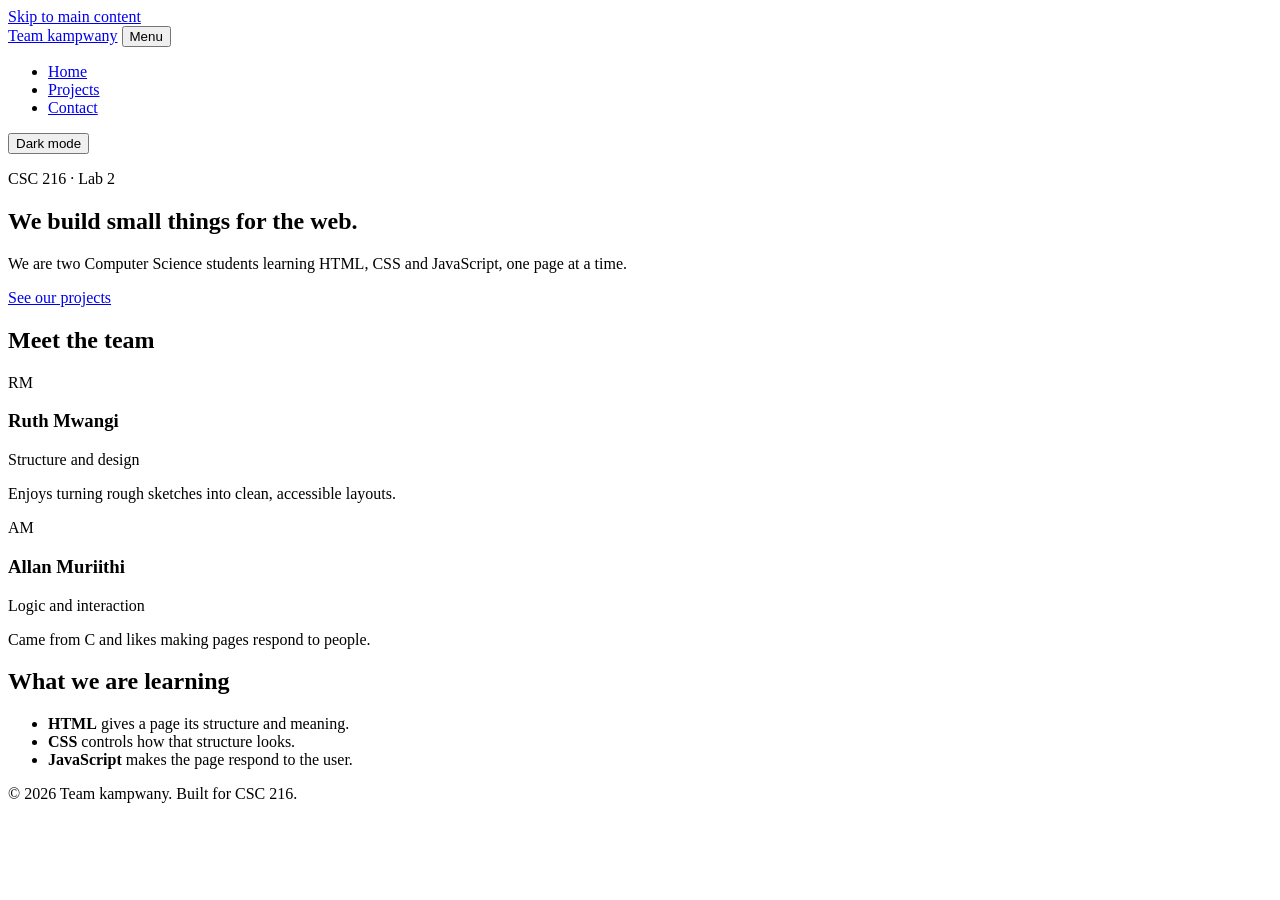
==== index.html @ 2a66dfa2 "ruth" ====
<!DOCTYPE html> 
<html lang="en"> 
<head> 
  <meta charset="UTF-8"> 
  <meta name="viewport" content="width=device-width, initial-scale=1.0"> 
  <meta name="description" content="Team kampwany: a CSC 216 web development pair."> 
  <title>Home | Team kampwany</title> 
  <link rel="stylesheet" href="css/styles.css"> 
  <script src="js/script.js" defer></script> 
</head> 
<body> 
  <a class="skip-link" href="#main">Skip to main content</a> 
 
  <header class="site-header"> 
    <div class="container header-inner"> 
      <a class="logo" href="index.html">Team kampwany</a> 
      <button class="nav-toggle" type="button" aria-expanded="false" aria-controls="site-nav">Menu</button> 
      <nav id="site-nav" class="site-nav" aria-label="Main"> 
        <ul> 
          <li><a href="index.html" aria-current="page">Home</a></li> 
          <li><a href="projects.html">Projects</a></li> 
          <li><a href="contact.html">Contact</a></li> 
        </ul> 
      </nav> 
      <button class="theme-toggle" type="button" aria-pressed="false">Dark mode</button> 
    </div> 
  </header> 
 
  <main id="main"> 
    <section class="hero"> 
      <div class="container"> 
        <p class="eyebrow">CSC 216 · Lab 2</p> 
        <h1>We build small things for the web.</h1> 
        <p class="lead">We are two Computer Science students learning HTML, CSS and JavaScript, one page at a time.</p> 
        <a class="button" href="projects.html">See our projects</a> 
      </div> 
    </section> 
 
    <section class="container section" aria-labelledby="team-heading"> 
      <h2 id="team-heading">Meet the team</h2> 
      <div class="team-grid"> 
        <article class="card"> 
          <div class="avatar" aria-hidden="true">RM</div> 
          <h3>Ruth Mwangi</h3> 
          <p class="role">Structure and design</p> 
          <p>Enjoys turning rough sketches into clean, accessible layouts.</p> 
        </article> 
        <article class="card"> 
          <div class="avatar" aria-hidden="true">AM</div> 
          <h3>Allan Muriithi</h3> 
          <p class="role">Logic and interaction</p> 
          <p>Came from C and likes making pages respond to people.</p> 
        </article> 
      </div> 
    </section> 
 
    <section class="container section" aria-labelledby="learning-heading"> 
      <h2 id="learning-heading">What we are learning</h2> 
      <ul class="skill-list"> 
        <li><strong>HTML</strong> gives a page its structure and meaning.</li> 
        <li><strong>CSS</strong> controls how that structure looks.</li> 
        <li><strong>JavaScript</strong> makes the page respond to the user.</li> 
      </ul> 
    </section> 
  </main> 
 
  <footer class="site-footer"> 
    <div class="container"> 
      <p>© <span id="year">2026</span> Team kampwany. Built for CSC 216.</p> 
    </div> 
  </footer> 
</body> 
</html>
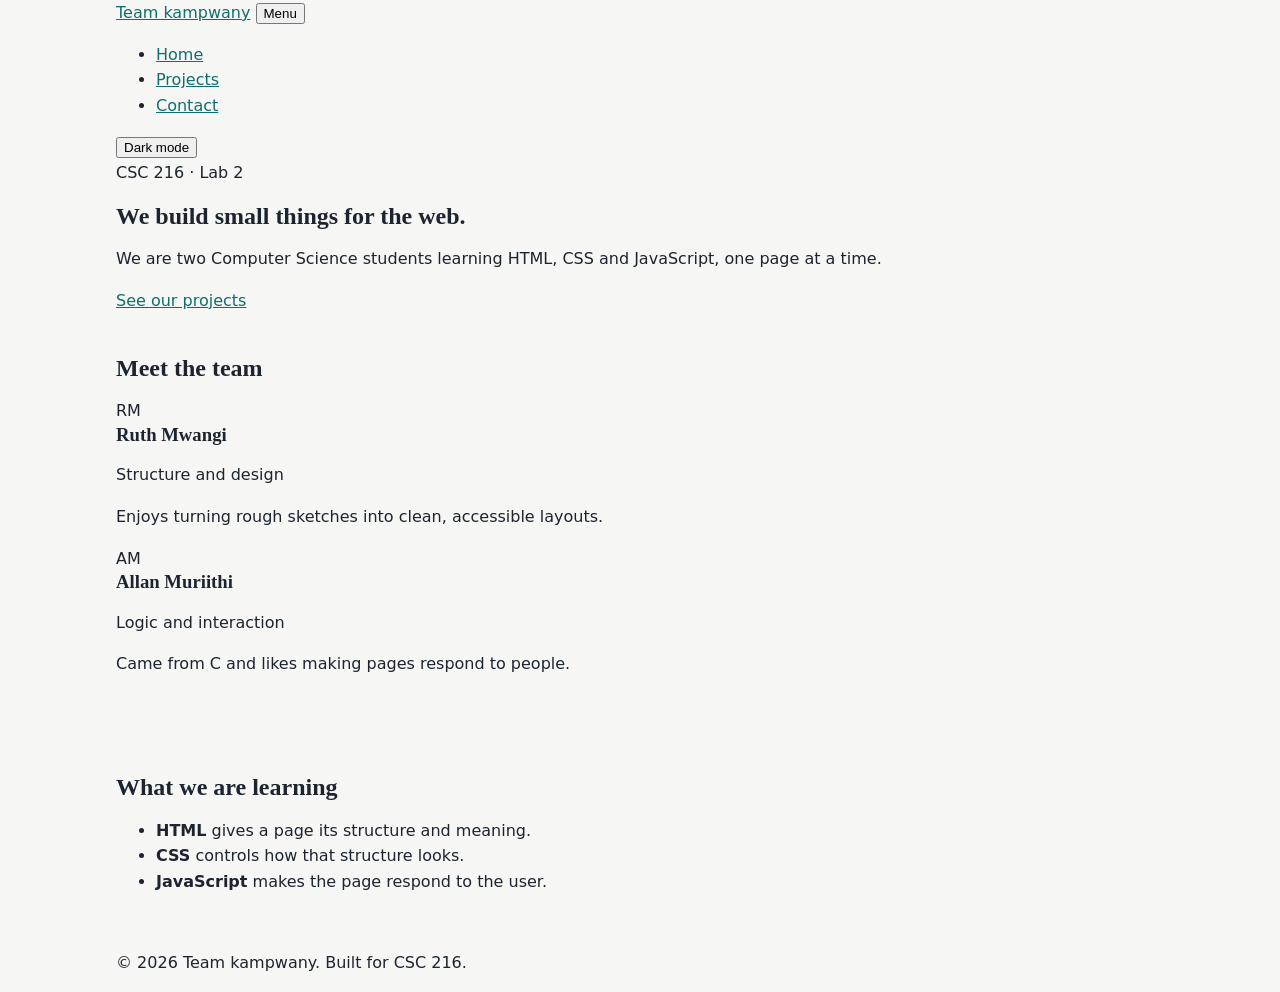
==== commit b1fb4a70: "allan" ====
--- a/index.html
+++ b/index.html
@@ -7,7 +7,7 @@
   <meta name="viewport" content="width=device-width, initial-scale=1.0"> 
   <meta name="description" content="Team kampwany: a CSC 216 web development pair."> 
   <title>Home | Team kampwany</title> 
-  <link rel="stylesheet" href="css/styles.css"> 
+  <link rel="stylesheet" href="styles.css"> 
   <script src="js/script.js" defer></script> 
 </head> 
 <body> 
--- a/styles.css
+++ b/styles.css
@@ -0,0 +1,120 @@
+/* =====================================================
+   Team website stylesheet (CSC 216, Lab 2)
+   One file styles every page on the site.
+   ===================================================== */
+
+/* ---------- 1. Design tokens ---------- */
+:root {
+  --color-bg: #f6f7f4;
+  --color-surface: #ffffff;
+  --color-text: #1c2430;
+  --color-muted: #5a6474;
+  --color-primary: #0f6e6e;
+  --color-primary-dark: #0a5050;
+  --color-on-primary: #ffffff;
+  --color-border: #dde1e6;
+  --color-error: #b3261e;
+  --color-success: #1e7b3a;
+
+  --font-body: system-ui, -apple-system, "Segoe UI", Roboto, Arial, sans-serif;
+  --font-heading: Georgia, "Times New Roman", serif;
+
+  --space-1: 0.5rem;
+  --space-2: 1rem;
+  --space-3: 1.5rem;
+  --space-4: 2.5rem;
+  --space-5: 4rem;
+
+  --radius: 10px;
+  --max-width: 1080px;
+}
+
+body.dark {
+  --color-bg: #11161d;
+  --color-surface: #1a212b;
+  --color-text: #e7ebf0;
+  --color-muted: #a2abb9;
+  --color-primary: #4fc1c1;
+  --color-primary-dark: #83d8d8;
+  --color-on-primary: #0b1f1f;
+  --color-border: #2b3340;
+  --color-error: #ff8a80;
+  --color-success: #7ddc97;
+  color-scheme: dark;
+}
+
+/* ---------- 2. Base and reset ---------- */
+*,
+*::before,
+*::after {
+  box-sizing: border-box;
+}
+
+body {
+  margin: 0;
+  font-family: var(--font-body);
+  font-size: 1rem;
+  line-height: 1.6;
+  color: var(--color-text);
+  background-color: var(--color-bg);
+  transition: background-color 0.3s ease, color 0.3s ease;
+}
+
+h1,
+h2,
+h3 {
+  font-family: var(--font-heading);
+  line-height: 1.2;
+  margin: 0 0 var(--space-2);
+}
+
+p {
+  margin: 0 0 var(--space-2);
+}
+
+a {
+  color: var(--color-primary);
+}
+
+a:hover {
+  color: var(--color-primary-dark);
+}
+
+img {
+  max-width: 100%;
+  display: block;
+}
+
+:focus-visible {
+  outline: 3px solid var(--color-primary);
+  outline-offset: 3px;
+}
+
+/* ---------- 3. Layout helpers ---------- */
+.container {
+  width: 100%;
+  max-width: var(--max-width);
+  margin-inline: auto;
+  padding-inline: var(--space-2);
+}
+
+.section {
+  padding-block: var(--space-4);
+}
+
+.skip-link {
+  position: absolute;
+  top: -4rem;
+  left: var(--space-2);
+  z-index: 100;
+  padding: var(--space-1) var(--space-2);
+  border-radius: var(--radius);
+  background-color: var(--color-primary);
+  color: var(--color-on-primary);
+}
+
+.skip-link:focus {
+  top: var(--space-2);
+}
+
+
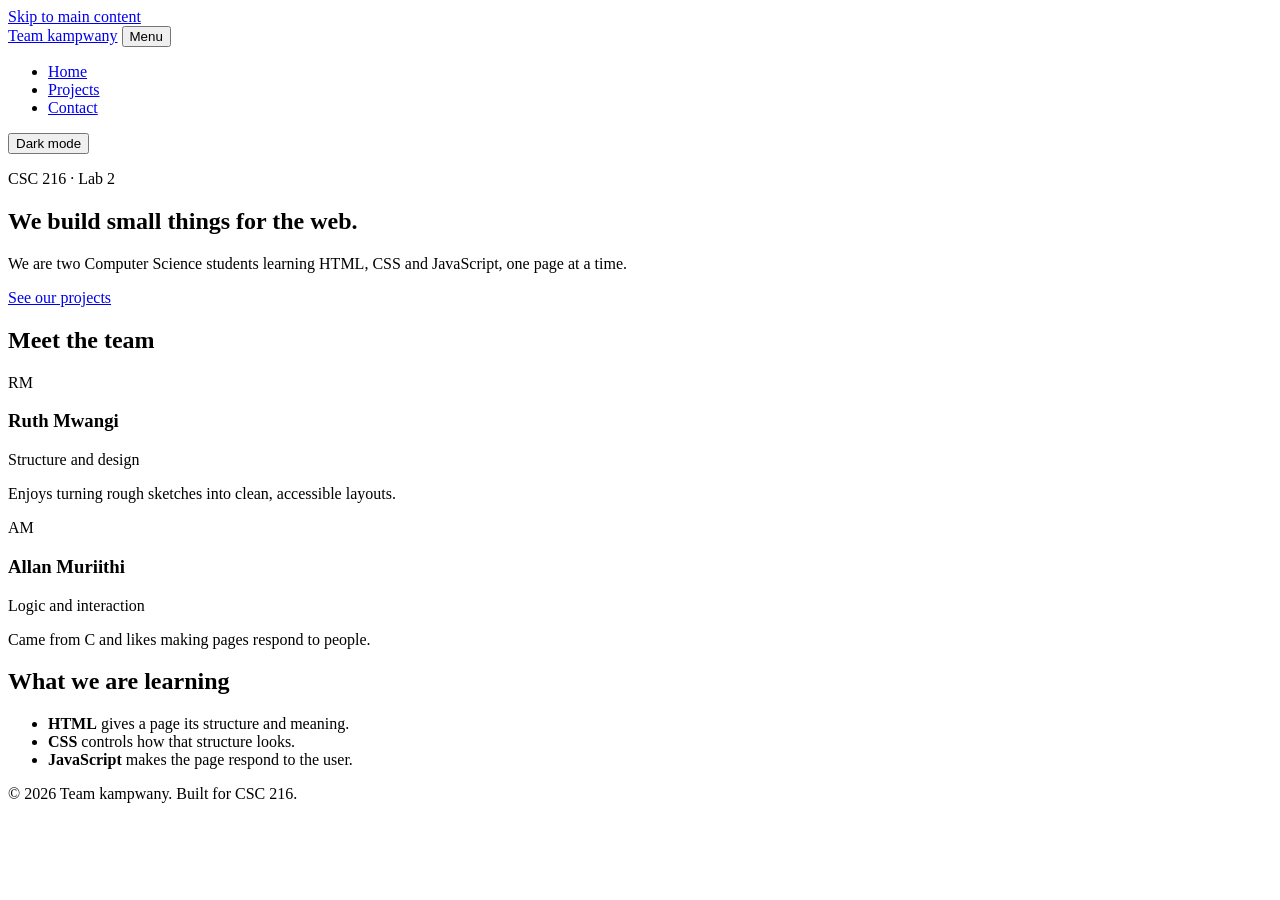
==== commit 57dd4ad5: "ruth" ====
--- a/index.html
+++ b/index.html
@@ -7,7 +7,7 @@
   <meta name="viewport" content="width=device-width, initial-scale=1.0"> 
   <meta name="description" content="Team kampwany: a CSC 216 web development pair."> 
   <title>Home | Team kampwany</title> 
-  <link rel="stylesheet" href="styles.css"> 
+  <link rel="stylesheet" href="css/style.css"> 
   <script src="js/script.js" defer></script> 
 </head> 
 <body> 
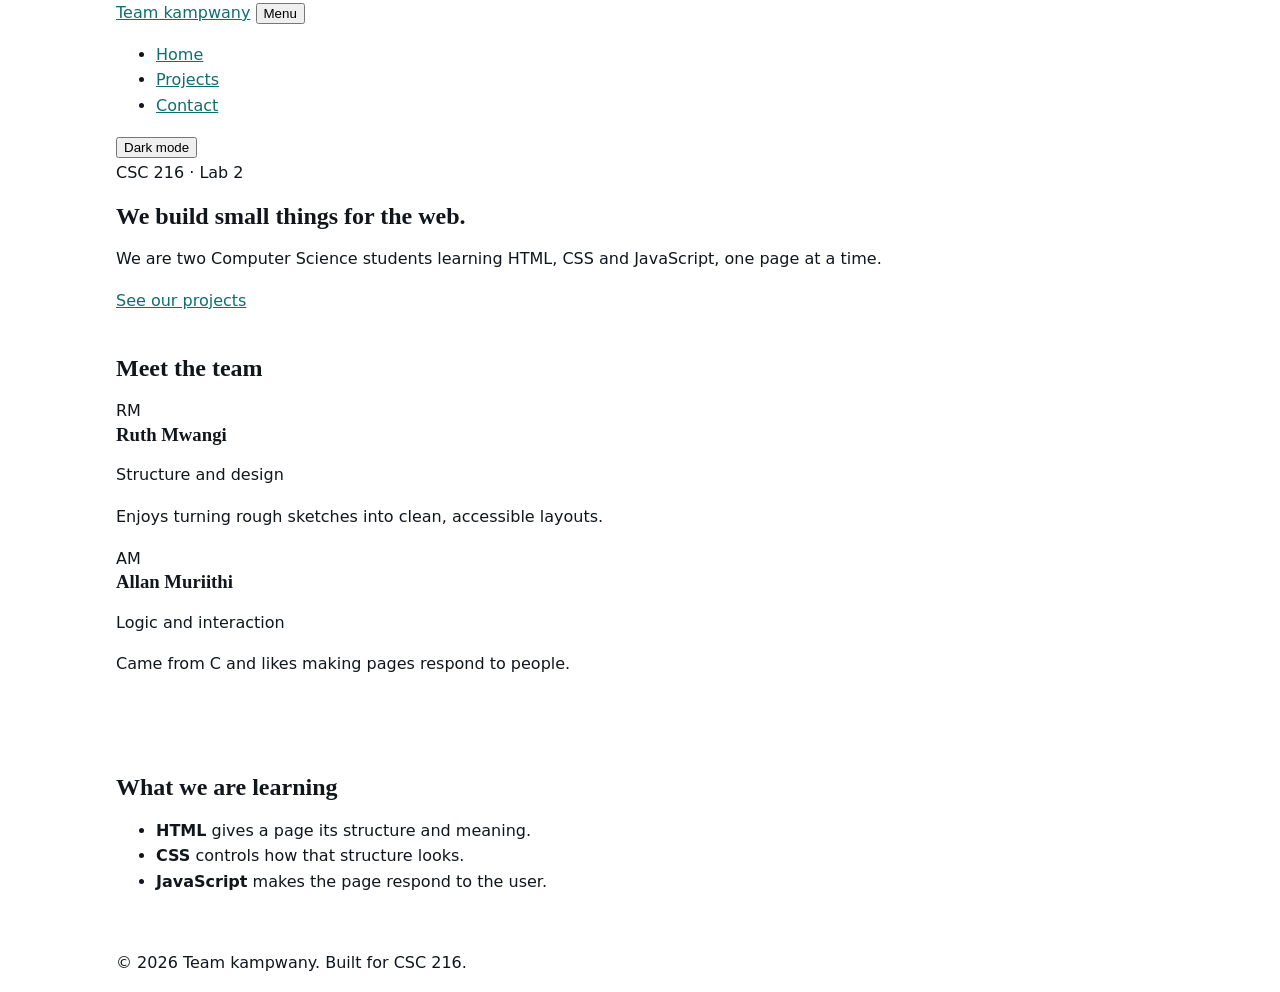
==== commit 794f02f2: "allan" ====
--- a/index.html
+++ b/index.html
@@ -7,7 +7,7 @@
   <meta name="viewport" content="width=device-width, initial-scale=1.0"> 
   <meta name="description" content="Team kampwany: a CSC 216 web development pair."> 
   <title>Home | Team kampwany</title> 
-  <link rel="stylesheet" href="css/style.css"> 
+  <link rel="stylesheet" href="style.css"> 
   <script src="js/script.js" defer></script> 
 </head> 
 <body> 
--- a/style.css
+++ b/style.css
@@ -0,0 +1,136 @@
+/* =====================================================
+   Team website stylesheet (CSC 216, Lab 2)
+   One file styles every page on the site.
+   ===================================================== */
+
+/* ---------- 1. Design tokens ---------- */
+:root {
+  --color-bg: #f6f7f4;
+  --color-surface: #ffffff;
+  --color-text: #1c2430;
+  --color-muted: #5a6474;
+  --color-primary: #0f6e6e;
+  --color-primary-dark: #0a5050;
+  --color-on-primary: #ffffff;
+  --color-border: #dde1e6;
+  --color-error: #b3261e;
+  --color-success: #1e7b3a;
+
+  --font-body: system-ui, -apple-system, "Segoe UI", Roboto, Arial, sans-serif;
+  --font-heading: Georgia, "Times New Roman", serif;
+
+  --space-1: 0.5rem;
+  --space-2: 1rem;
+  --space-3: 1.5rem;
+  --space-4: 2.5rem;
+  --space-5: 4rem;
+
+  --radius: 10px;
+  --max-width: 1080px;
+}
+
+body.dark {
+  --color-bg: #11161d;
+  --color-surface: #1a212b;
+  --color-text: #e7ebf0;
+  --color-muted: #a2abb9;
+  --color-primary: #4fc1c1;
+  --color-primary-dark: #83d8d8;
+  --color-on-primary: #0b1f1f;
+  --color-border: #2b3340;
+  --color-error: #ff8a80;
+  --color-success: #7ddc97;
+  color-scheme: dark;
+}
+
+/* ---------- 2. Base and reset ---------- */
+*,
+*::before,
+*::after {
+  box-sizing: border-box;
+}
+
+body {
+  margin: 0;
+  font-family: var(--font-body);
+  font-size: 1rem;
+  line-height: 1.6;
+  color: var(--color-text);
+  background-color: var(--color-bg);
+  transition: background-color 0.3s ease, color 0.3s ease;
+}
+
+h1,
+h2,
+h3 {
+  font-family: var(--font-heading);
+  line-height: 1.2;
+  margin: 0 0 var(--space-2);
+}
+
+p {
+  margin: 0 0 var(--space-2);
+}
+
+a {
+  color: var(--color-primary);
+}
+
+a:hover {
+  color: var(--color-primary-dark);
+}
+
+img {
+  max-width: 100%;
+  display: block;
+}
+
+:focus-visible {
+  outline: 3px solid var(--color-primary);
+  outline-offset: 3px;
+}
+
+/* ---------- 3. Layout helpers ---------- */
+.container {
+  width: 100%;
+  max-width: var(--max-width);
+  margin-inline: auto;
+  padding-inline: var(--space-2);
+}
+
+.section {
+  padding-block: var(--space-4);
+}
+
+.skip-link {
+  position: absolute;
+  top: -4rem;
+  left: var(--space-2);
+  z-index: 100;
+  padding: var(--space-1) var(--space-2);
+  border-radius: var(--radius);
+  background-color: var(--color-primary);
+  color: var(--color-on-primary);
+}
+
+.skip-link:focus {
+  top: var(--space-2);
+}
+
+body {
+  background: white;
+  color: #11161d;
+  font-family: var(--font-body);
+  margin: 0;
+}
+
+body.dark {
+  background: var(--color-bg);
+  color: var(--color-text);
+}
+
+a {
+  color: var(--color-primary);
+}
+
+
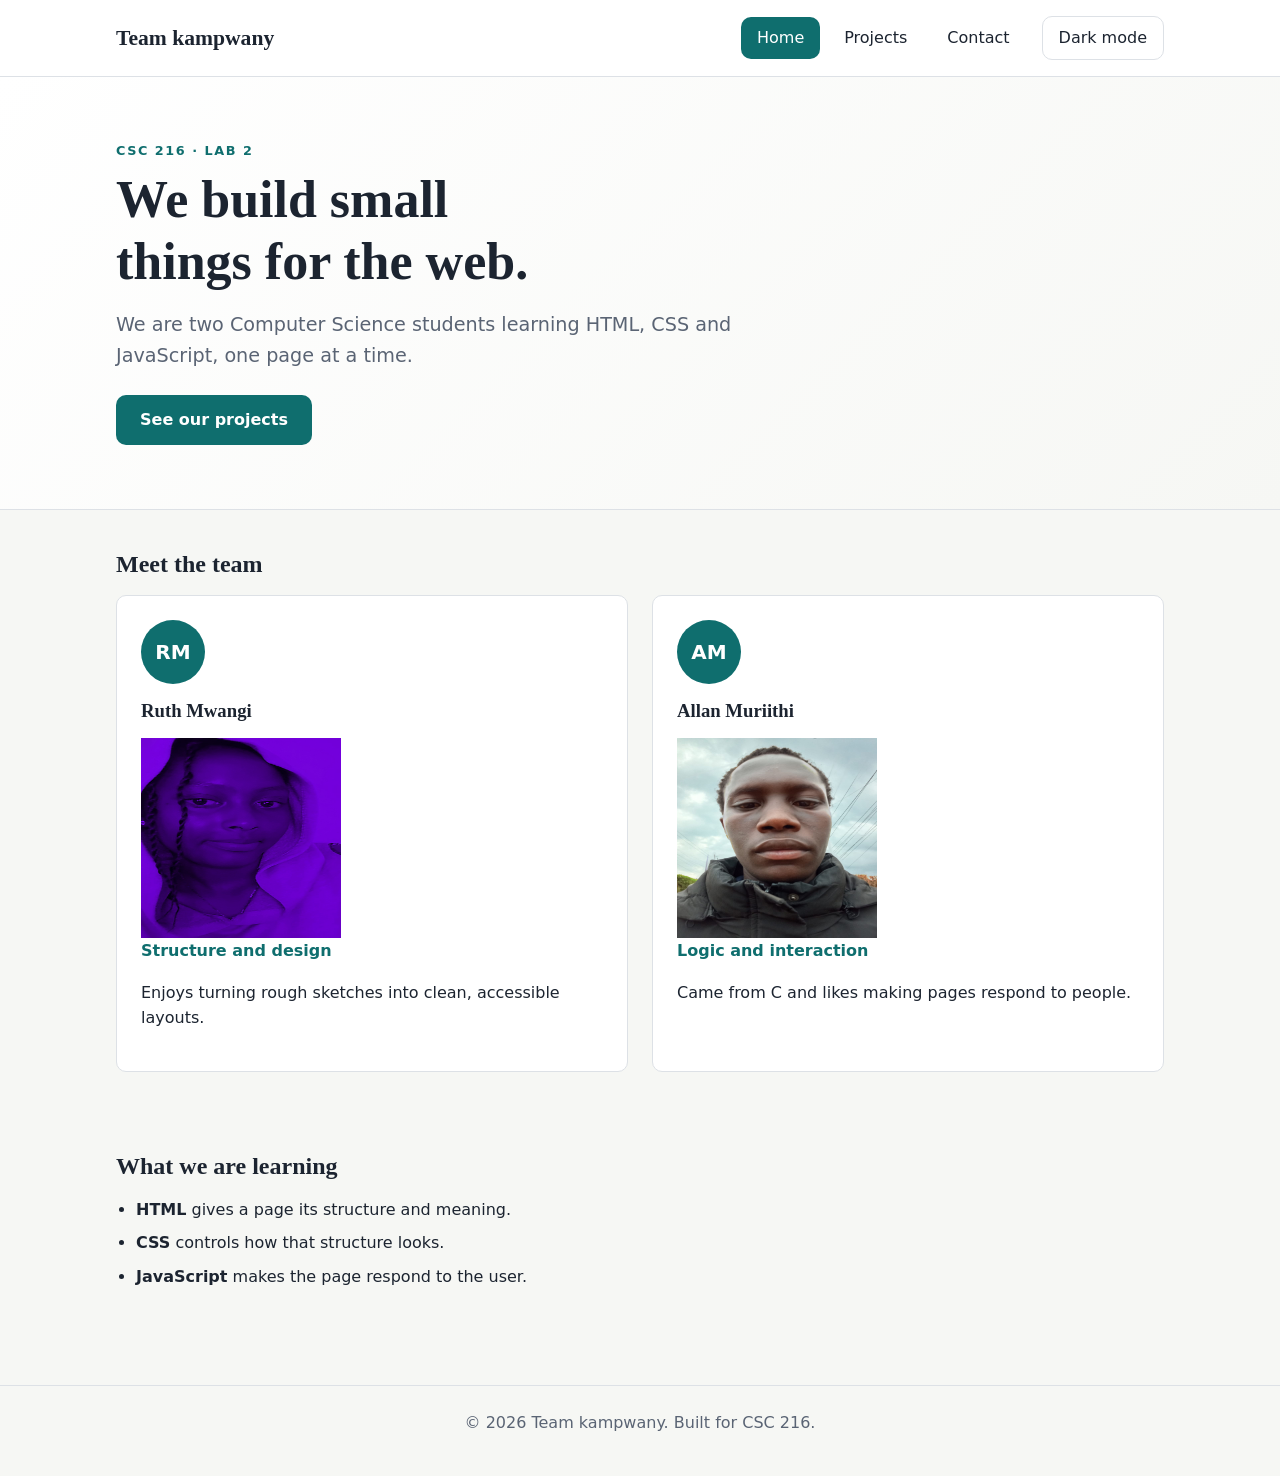
==== commit 0ba728fa: "allan" ====
--- a/index.html
+++ b/index.html
@@ -8,7 +8,7 @@
   <meta name="description" content="Team kampwany: a CSC 216 web development pair."> 
   <title>Home | Team kampwany</title> 
   <link rel="stylesheet" href="style.css"> 
-  <script src="js/script.js" defer></script> 
+  <script src="script.js" defer></script> 
 </head> 
 <body> 
   <a class="skip-link" href="#main">Skip to main content</a> 
@@ -44,12 +44,14 @@
         <article class="card"> 
           <div class="avatar" aria-hidden="true">RM</div> 
           <h3>Ruth Mwangi</h3> 
+          <img src="wambo.jpeg" alt="Ruth's photo" class="img" width="200" height="200">
           <p class="role">Structure and design</p> 
           <p>Enjoys turning rough sketches into clean, accessible layouts.</p> 
         </article> 
         <article class="card"> 
           <div class="avatar" aria-hidden="true">AM</div> 
           <h3>Allan Muriithi</h3> 
+          <img src="allan.jpeg" alt="Allan's photo" class="img" width="200" height="200">
           <p class="role">Logic and interaction</p> 
           <p>Came from C and likes making pages respond to people.</p> 
         </article> 
--- a/style.css
+++ b/style.css
@@ -117,20 +117,306 @@
   top: var(--space-2);
 }
 
-body {
-  background: white;
-  color: #11161d;
-  font-family: var(--font-body);
+/* ---------- 4. Header and navigation ---------- */
+.site-header {
+  position: sticky;
+  top: 0;
+  z-index: 10;
+  background-color: var(--color-surface);
+  border-bottom: 1px solid var(--color-border);
+}
+
+.header-inner {
+  display: flex;
+  flex-wrap: wrap;
+  align-items: center;
+  gap: var(--space-2);
+  padding-block: var(--space-2);
+}
+
+.logo {
+  margin-right: auto;
+  font-family: var(--font-heading);
+  font-size: 1.35rem;
+  font-weight: 700;
+  color: var(--color-text);
+  text-decoration: none;
+}
+
+.site-nav ul {
+  display: flex;
+  gap: var(--space-1);
   margin: 0;
-}
-
-body.dark {
-  background: var(--color-bg);
+  padding: 0;
+  list-style: none;
+}
+
+.site-nav a {
+  display: block;
+  padding: var(--space-1) var(--space-2);
+  border-radius: var(--radius);
   color: var(--color-text);
-}
-
-a {
+  font-weight: 500;
+  text-decoration: none;
+}
+
+.site-nav a:hover {
+  background-color: var(--color-bg);
+}
+
+.site-nav a[aria-current="page"] {
+  background-color: var(--color-primary);
+  color: var(--color-on-primary);
+}
+
+.nav-toggle,
+.theme-toggle {
+  padding: var(--space-1) var(--space-2);
+  border: 1px solid var(--color-border);
+  border-radius: var(--radius);
+  background-color: transparent;
+  color: var(--color-text);
+  font: inherit;
+  cursor: pointer;
+}
+
+.theme-toggle[aria-pressed="true"] {
+  border-color: var(--color-primary);
   color: var(--color-primary);
 }
 
-
+.nav-toggle {
+  display: none;
+}
+
+/* ---------- 5. Buttons and hero ---------- */
+.button {
+  display: inline-block;
+  padding: 0.75rem 1.5rem;
+  border: none;
+  border-radius: var(--radius);
+  background-color: var(--color-primary);
+  color: var(--color-on-primary);
+  font: inherit;
+  font-weight: 600;
+  text-decoration: none;
+  cursor: pointer;
+  transition: background-color 0.2s ease, transform 0.2s ease;
+}
+
+.button:hover {
+  background-color: var(--color-primary-dark);
+  color: var(--color-on-primary);
+  transform: translateY(-2px);
+}
+
+.hero {
+  padding-block: var(--space-5);
+  background: linear-gradient(135deg, var(--color-surface), var(--color-bg));
+  border-bottom: 1px solid var(--color-border);
+}
+
+.hero h1 {
+  max-width: 18ch;
+  font-size: clamp(2rem, 5vw, 3.25rem);
+}
+
+.eyebrow {
+  margin-bottom: var(--space-1);
+  color: var(--color-primary);
+  font-size: 0.8rem;
+  font-weight: 700;
+  letter-spacing: 0.12em;
+  text-transform: uppercase;
+}
+
+.lead {
+  max-width: 55ch;
+  margin-bottom: var(--space-3);
+  color: var(--color-muted);
+  font-size: 1.2rem;
+}
+
+.page-header {
+  padding-block: var(--space-4) var(--space-2);
+}
+
+/* ---------- 6. Cards and grids ---------- */ 
+.team-grid, 
+.project-grid { 
+  display: grid; 
+  grid-template-columns: repeat(auto-fit, minmax(260px, 1fr)); 
+  gap: var(--space-3); 
+} 
+ 
+.card { 
+  padding: var(--space-3); 
+  border: 1px solid var(--color-border); 
+  border-radius: var(--radius); 
+  background-color: var(--color-surface); 
+} 
+ 
+.avatar { 
+  display: grid; 
+  place-items: center; 
+  width: 64px; 
+  height: 64px; 
+  margin-bottom: var(--space-2); 
+  border-radius: 50%; 
+  background-color: var(--color-primary); 
+  color: var(--color-on-primary); 
+  font-size: 1.25rem; 
+  font-weight: 700; 
+} 
+ 
+.role { 
+  color: var(--color-primary); 
+  font-weight: 600; 
+} 
+ 
+.skill-list { 
+  padding-left: 1.25rem; 
+} 
+ 
+.skill-list li { 
+  margin-bottom: var(--space-1); 
+} 
+
+/* ---------- 7. Projects page ---------- */ 
+.filters { 
+  display: flex; 
+  flex-wrap: wrap; 
+  gap: var(--space-1); 
+  margin-bottom: var(--space-2); 
+} 
+ 
+.filter-btn { 
+  padding: 0.4rem 1rem; 
+  border: 1px solid var(--color-border); 
+  border-radius: 999px; 
+  background-color: var(--color-surface); 
+  color: var(--color-text); 
+  font: inherit; 
+  cursor: pointer; 
+} 
+ 
+.filter-btn[aria-pressed="true"] { 
+  border-color: var(--color-primary); 
+  background-color: var(--color-primary); 
+  color: var(--color-on-primary); 
+} 
+ 
+.project-count { 
+  color: var(--color-muted); 
+} 
+ 
+.tag { 
+  display: inline-block; 
+  margin-bottom: var(--space-1); 
+  color: var(--color-primary); 
+  font-size: 0.75rem; 
+  font-weight: 700; 
+  letter-spacing: 0.06em; 
+  text-transform: uppercase; 
+} 
+/* ---------- 8. Contact form ---------- */ 
+.contact-form { 
+  max-width: 560px; 
+  padding-bottom: var(--space-4); 
+} 
+ 
+.field { 
+  margin-bottom: var(--space-3); 
+} 
+ 
+label { 
+  display: block; 
+  margin-bottom: 0.35rem; 
+  font-weight: 600; 
+} 
+ 
+input, 
+select, 
+textarea { 
+  width: 100%; 
+  padding: 0.65rem 0.8rem; 
+  border: 1px solid var(--color-border); 
+  border-radius: var(--radius); 
+  background-color: var(--color-surface); 
+  color: var(--color-text); 
+  font: inherit; 
+} 
+ 
+input:focus, 
+select:focus, 
+textarea:focus { 
+  border-color: var(--color-primary); 
+} 
+ 
+input[aria-invalid="true"], 
+textarea[aria-invalid="true"] { 
+  border-color: var(--color-error); 
+} 
+ 
+.hint, 
+.error { 
+  margin: 0.35rem 0 0; 
+  font-size: 0.9rem; 
+} 
+ 
+.hint { 
+  color: var(--color-muted); 
+} 
+ 
+.error { 
+  min-height: 1.4em; 
+  color: var(--color-error); 
+} 
+ 
+.form-status { 
+  margin-top: var(--space-2); 
+  color: var(--color-success); 
+  font-weight: 600; 
+} 
+/* ---------- 9. Footer ---------- */ 
+.site-footer { 
+  margin-top: var(--space-4); 
+  padding-block: var(--space-3); 
+  border-top: 1px solid var(--color-border); 
+  color: var(--color-muted); 
+  text-align: center; 
+} 
+ 
+/* ---------- 10. Small screens ---------- */ 
+@media (max-width: 700px) { 
+  .nav-toggle { 
+    display: inline-block; 
+  } 
+ 
+  .site-nav { 
+    display: none; 
+    order: 3; 
+    width: 100%; 
+  } 
+ 
+  .site-nav.open { 
+    display: block; 
+  } 
+ 
+  .site-nav ul { 
+    flex-direction: column; 
+  } 
+ 
+  .section { 
+    padding-block: var(--space-3); 
+  } 
+} 
+ 
+/* ---------- 11. Respect reduced-motion preferences ---------- */ 
+@media (prefers-reduced-motion: reduce) { 
+  *, 
+  *::before, 
+  *::after { 
+    transition: none !important; 
+  } 
+} 
